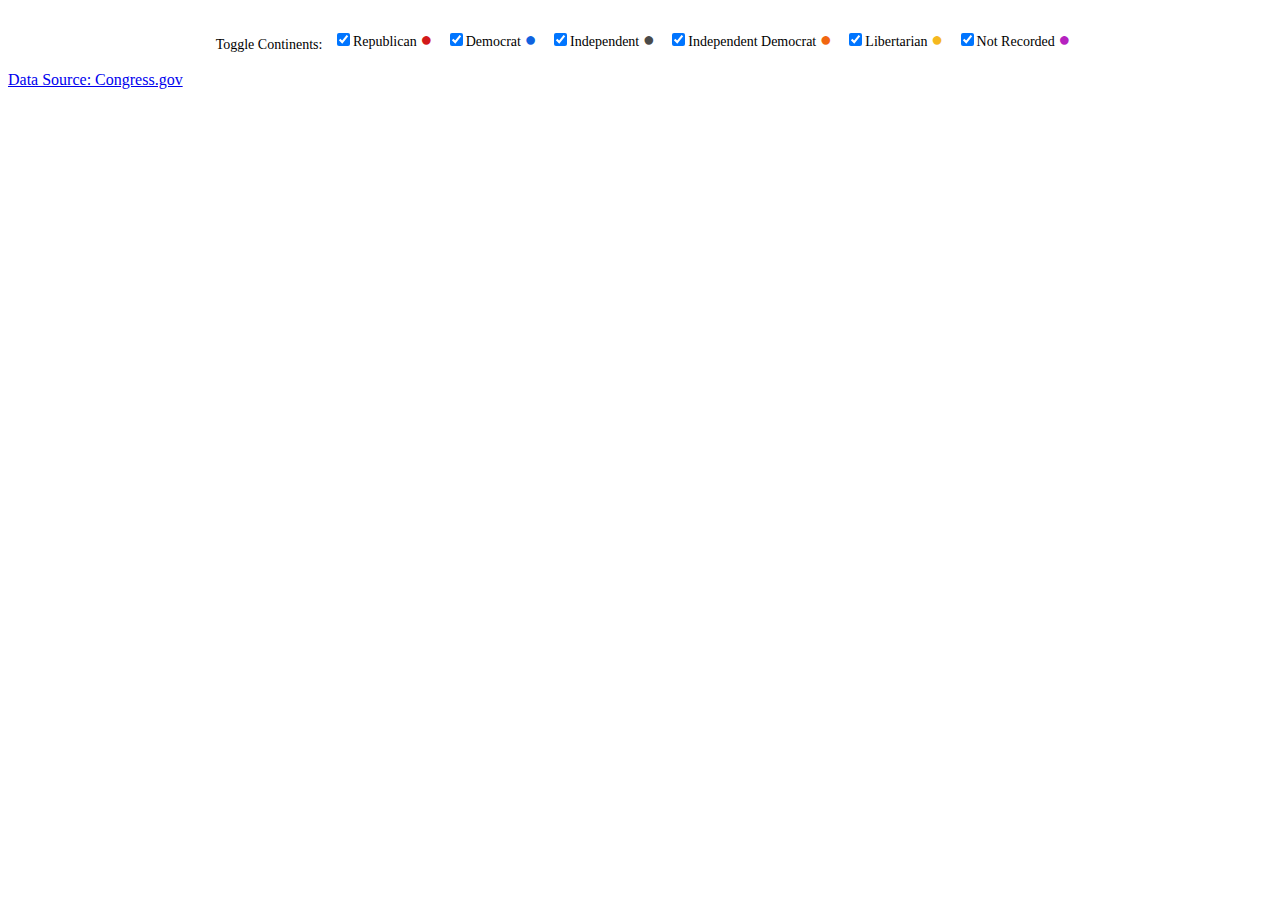
==== project3/index.html @ 8f7b00ff "Add files via upload" ====
<!DOCTYPE html>
<html>
<head>
    <title>Beeswarm Chart</title>
    <link rel="stylesheet" href="https://fonts.googleapis.com/icon?family=Material+Icons">
    <link rel="stylesheet" href="https://code.getmdl.io/1.3.0/material.blue_grey-amber.min.css" />
    <script defer src="https://code.getmdl.io/1.3.0/material.min.js"></script>
    <style type="text/css">
         body {
            width:100%
        }

        .centered {
            display: table;
            margin: 20px auto;
        }

        .graph {
            width: 50%;
            margin: 0 auto;
        }

        #checkboxes > * {
            font-size: 14px;
            display: inline;
            padding-top: 3px;
        }

        .measure-group {
            display:inline;
        }

        .scale-group {
            padding-left: 40px;
            display:inline;
        }

        svg {
            background-color: white;
        }


        .cells path {
            fill: none;
            pointer-events: all;
        }

        div.tooltip {
            position: absolute;
            text-align: left;
            color: white;
            white-space: normal;
            padding: 6px;
            font-size: 14px;
            background: rgb(96,125,139);
            border: 1px solid rgb(96,125,139);
            border-radius: 2px;
            pointer-events: none;
            cursor: none;
        }

        .axis path,
        .axis line {
            fill: none;
            stroke: rgb(96,125,139);
            shape-rendering: crispEdges;
        }

        .axis text {
            font: 10px sans-serif;
        }

        .legislation_number {}

        .article {
            position: fixed;
            top: 20px;
            left: 15px;
            font-size: 35px;
            color: rgb(96,125,139);
        }


        .article-tt {
            font-size: 14px;
            background: rgb(96,125,139);
            border: 1px solid rgb(96,125,139);
            border-radius: 2px;
            pointer-events: none;
        }

    </style>
</head>
<body>

<div id="svganchor" class="graph centered">
</div>

<div id="checkboxes" class="centered">
    <span style="position:relative; top: 3px">Toggle Continents:&nbsp;&nbsp;</span>
    <label class="mdl-checkbox mdl-js-checkbox mdl-js-ripple-effect">
        <input type="checkbox" value="Republican" class="mdl-checkbox__input continent" checked="">Republican
        <span class="mdl-checkbox__label" id="republicanColor" style="font-size: 20px; color: #d21919;">&#9679;&nbsp;&nbsp;</span>
    </label>
    <label class="mdl-checkbox mdl-js-checkbox mdl-js-ripple-effect">
        <input type="checkbox" value="Democrat" class="mdl-checkbox__input continent" checked="">Democrat
        <span class="mdl-checkbox__label" id="democratColor" style="font-size: 20px; color: #0f62e0;">&#9679;&nbsp;&nbsp;</span>
    </label>
    <label class="mdl-checkbox mdl-js-checkbox mdl-js-ripple-effect">
        <input type="checkbox" value="Independent" class="mdl-checkbox__input continent" checked="">Independent
        <span class="mdl-checkbox__label" id="independentColor" style="font-size: 20px; color: #4a4a4a;">&#9679;&nbsp;&nbsp;</span>
    </label>
    <label class="mdl-checkbox mdl-js-checkbox mdl-js-ripple-effect">
        <input type="checkbox" value="Independent Democrat" class="mdl-checkbox__input continent" checked="">Independent Democrat
        <span class="mdl-checkbox__label" id="independent_democratColor" style="font-size: 20px; color: #f16610;">&#9679;&nbsp;&nbsp;</span>
    </label>
    <label class="mdl-checkbox mdl-js-checkbox mdl-js-ripple-effect">
        <input type="checkbox" value="Libertarian" class="mdl-checkbox__input continent" checked="">Libertarian
        <span class="mdl-checkbox__label" id="libertarianColor" style="font-size: 20px; color: #f5b81f;">&#9679;&nbsp;&nbsp;</span>
    </label>
    <label class="mdl-checkbox mdl-js-checkbox mdl-js-ripple-effect">
        <input type="checkbox" value="Not Recorded"" class="mdl-checkbox__input continent" checked="">Not Recorded
        <span class="mdl-checkbox__label" id="not_recorded"Color" style="font-size: 20px; color: #b522bf;">&#9679;&nbsp;&nbsp;</span>
    </label>
</div>


<a href="https://www.congress.gov/" class="source" aria-label="View source">Data Source: Congress.gov</style>


</html>
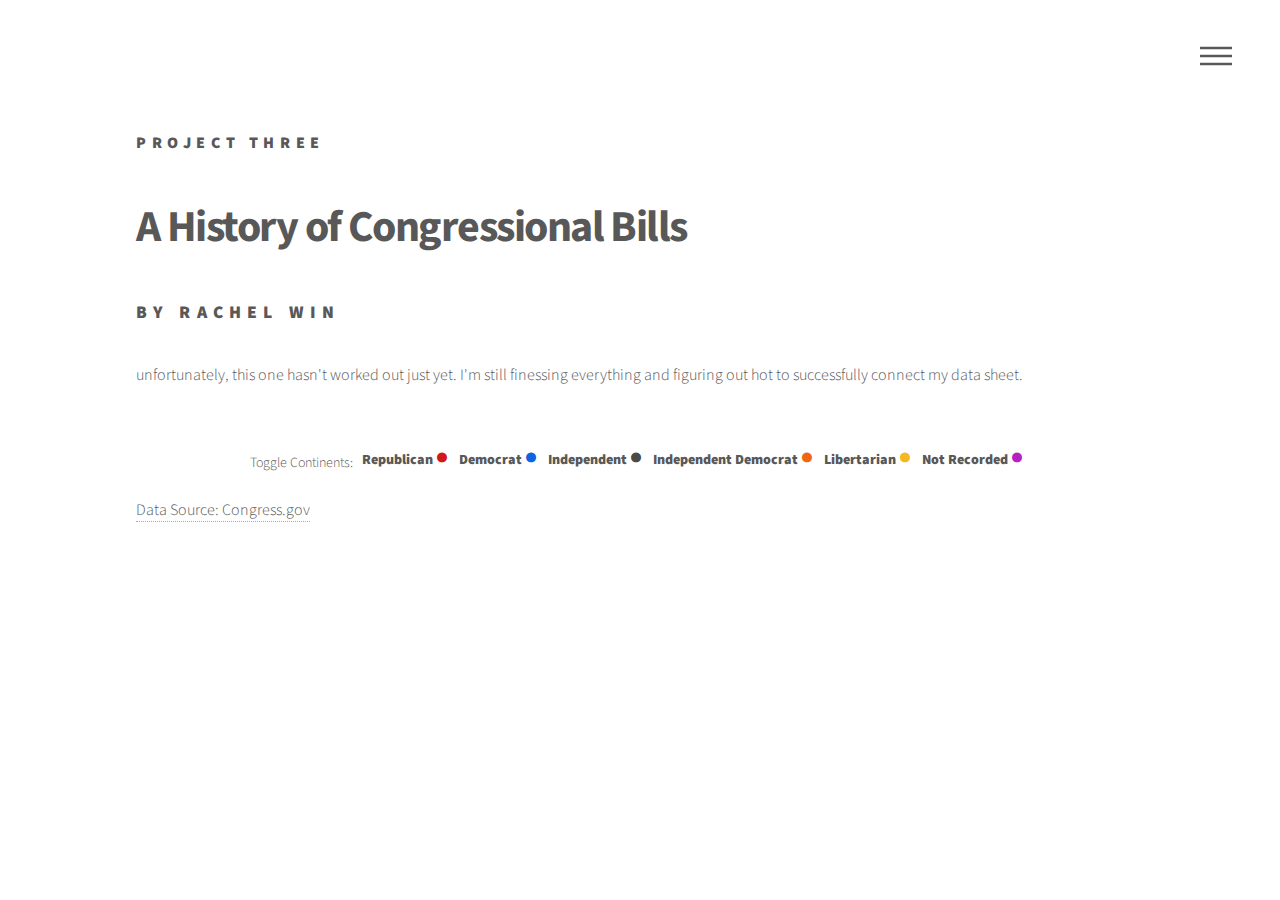
==== commit 15ca6a17: "Update index.html" ====
--- a/project3/index.html
+++ b/project3/index.html
@@ -1,4 +1,52 @@
 <!DOCTYPE html>
+<html>
+	<head>
+		<title>Project 3</title>
+		<meta charset="utf-8" />
+		<meta name="viewport" content="width=device-width, initial-scale=1, user-scalable=no" />
+		<link rel="stylesheet" href="../assets/css/main.css" />
+		<noscript><link rel="stylesheet" href="../assets/css/noscript.css" /></noscript>
+	</head>
+	<body class="is-preload">
+		<!-- Wrapper -->
+			<div id="wrapper">
+
+				<!-- Header -->
+					<header id="header">
+						<div class="inner">
+							<!-- Logo -->
+								<a href="index.html" class="logo">
+									<span class="title">Project Three</span>
+								</a>
+
+							<!-- Nav -->
+								<nav>
+									<ul>
+										<li><a href="#menu">Menu</a></li>
+									</ul>
+								</nav>
+
+						</div>
+					</header>
+
+				<!-- Menu -->
+					<nav id="menu">
+						<h2>Menu</h2>
+						<ul>
+							<li><a href="../index.html">Home</a></li>
+						
+						</ul>
+					</nav>
+
+				<!-- Main -->
+							<div id="main">
+								<div class="inner">						
+									<h1>A History of Congressional Bills</h1>	
+									<p></p>
+									<h2>by Rachel Win</h2>
+                                    <p> unfortunately, this one hasn't worked out just yet. I'm still finessing everything and figuring out hot to successfully connect
+                                        my data sheet. </p>
+
 <html>
 <head>
     <title>Beeswarm Chart</title>
--- a/assets/css/main.css
+++ b/assets/css/main.css
@@ -0,0 +1,3352 @@
+@import url(fontawesome-all.min.css);
+@import url("https://fonts.googleapis.com/css?family=Source+Sans+Pro:300,700,900");
+
+/*
+	Phantom by HTML5 UP
+	html5up.net | @ajlkn
+	Free for personal and commercial use under the CCA 3.0 license (html5up.net/license)
+*/
+
+html, body, div, span, applet, object,
+iframe, h1, h2, h3, h4, h5, h6, p, blockquote,
+pre, a, abbr, acronym, address, big, cite,
+code, del, dfn, em, img, ins, kbd, q, s, samp,
+small, strike, strong, sub, sup, tt, var, b,
+u, i, center, dl, dt, dd, ol, ul, li, fieldset,
+form, label, legend, table, caption, tbody,
+tfoot, thead, tr, th, td, article, aside,
+canvas, details, embed, figure, figcaption,
+footer, header, hgroup, menu, nav, output, ruby,
+section, summary, time, mark, audio, video {
+	margin: 0;
+	padding: 0;
+	border: 0;
+	font-size: 100%;
+	font: inherit;
+	vertical-align: baseline;}
+
+article, aside, details, figcaption, figure,
+footer, header, hgroup, menu, nav, section {
+	display: block;}
+
+body {
+	line-height: 1;
+}
+
+ol, ul {
+	list-style: none;
+}
+
+blockquote, q {
+	quotes: none;
+}
+
+	blockquote:before, blockquote:after, q:before, q:after {
+		content: '';
+		content: none;
+	}
+
+table {
+	border-collapse: collapse;
+	border-spacing: 0;
+}
+
+body {
+	-webkit-text-size-adjust: none;
+}
+
+mark {
+	background-color: transparent;
+	color: inherit;
+}
+
+input::-moz-focus-inner {
+	border: 0;
+	padding: 0;
+}
+
+input, select, textarea {
+	-moz-appearance: none;
+	-webkit-appearance: none;
+	-ms-appearance: none;
+	appearance: none;
+}
+
+/* Basic */
+
+	@-ms-viewport {
+		width: device-width;
+	}
+
+	body {
+		-ms-overflow-style: scrollbar;
+	}
+
+	@media screen and (max-width: 480px) {
+
+		html, body {
+			min-width: 320px;
+		}
+
+	}
+
+	html {
+		box-sizing: border-box;
+	}
+
+	*, *:before, *:after {
+		box-sizing: inherit;
+	}
+
+	body {
+		background: #ffffff;
+	}
+
+		body.is-preload *, body.is-preload *:before, body.is-preload *:after {
+			-moz-animation: none !important;
+			-webkit-animation: none !important;
+			-ms-animation: none !important;
+			animation: none !important;
+			-moz-transition: none !important;
+			-webkit-transition: none !important;
+			-ms-transition: none !important;
+			transition: none !important;
+		}
+
+/* Type */
+
+	body, input, select, textarea {
+		color: #585858;
+		font-family: "Source Sans Pro", Helvetica, sans-serif;
+		font-size: 16pt;
+		font-weight: 300;
+		line-height: 1.75;
+	}
+
+		@media screen and (max-width: 1680px) {
+
+			body, input, select, textarea {
+				font-size: 14pt;
+			}
+
+		}
+
+		@media screen and (max-width: 1280px) {
+
+			body, input, select, textarea {
+				font-size: 12pt;
+			}
+
+		}
+
+	a {
+		-moz-transition: border-bottom-color 0.2s ease, color 0.2s ease;
+		-webkit-transition: border-bottom-color 0.2s ease, color 0.2s ease;
+		-ms-transition: border-bottom-color 0.2s ease, color 0.2s ease;
+		transition: border-bottom-color 0.2s ease, color 0.2s ease;
+		text-decoration: none;
+		color: #585858;
+		border-bottom: dotted 1px rgba(88, 88, 88, 0.5);
+	}
+
+		a:hover {
+			border-bottom-color: transparent;
+			color: #f2849e !important;
+		}
+
+	strong, b {
+		font-weight: 900;
+	}
+
+	em, i {
+		font-style: italic;
+	}
+
+	p {
+		margin: 0 0 2em 0;
+	}
+
+	h1 {
+		font-size: 2.75em;
+		font-weight: 700;
+		line-height: 1.3;
+		margin: 0 0 1em 0;
+		letter-spacing: -0.035em;
+	}
+
+		h1 a {
+			color: inherit;
+		}
+
+		@media screen and (max-width: 736px) {
+
+			h1 {
+				font-size: 2em;
+				margin: 0 0 1em 0;
+			}
+
+		}
+
+		@media screen and (max-width: 360px) {
+
+			h1 {
+				font-size: 1.75em;
+			}
+
+		}
+
+	h2, h3, h4, h5, h6 {
+		font-weight: 900;
+		line-height: 1.5;
+		margin: 0 0 2em 0;
+		text-transform: uppercase;
+		letter-spacing: 0.35em;
+	}
+
+		h2 a, h3 a, h4 a, h5 a, h6 a {
+			color: inherit;
+		}
+
+	h2 {
+		font-size: 1.1em;
+	}
+
+	h3 {
+		font-size: 1em;
+	}
+
+	h4 {
+		font-size: 0.8em;
+	}
+
+	h5 {
+		font-size: 0.8em;
+	}
+
+	h6 {
+		font-size: 0.8em;
+	}
+
+	@media screen and (max-width: 980px) {
+
+		h1 br, h2 br, h3 br, h4 br, h5 br, h6 br {
+			display: none;
+		}
+
+	}
+
+	@media screen and (max-width: 736px) {
+
+		h2 {
+			font-size: 1em;
+		}
+
+		h3 {
+			font-size: 0.8em;
+		}
+
+	}
+
+	sub {
+		font-size: 0.8em;
+		position: relative;
+		top: 0.5em;
+	}
+
+	sup {
+		font-size: 0.8em;
+		position: relative;
+		top: -0.5em;
+	}
+
+	blockquote {
+		border-left: solid 4px #c9c9c9;
+		font-style: italic;
+		margin: 0 0 2em 0;
+		padding: 0.5em 0 0.5em 2em;
+	}
+
+	code {
+		background: rgba(144, 144, 144, 0.075);
+		border-radius: 4px;
+		border: solid 1px #c9c9c9;
+		font-family: "Courier New", monospace;
+		font-size: 0.9em;
+		margin: 0 0.25em;
+		padding: 0.25em 0.65em;
+	}
+
+	pre {
+		-webkit-overflow-scrolling: touch;
+		font-family: "Courier New", monospace;
+		font-size: 0.9em;
+		margin: 0 0 2em 0;
+	}
+
+		pre code {
+			display: block;
+			line-height: 1.75;
+			padding: 1em 1.5em;
+			overflow-x: auto;
+		}
+
+	hr {
+		border: 0;
+		border-bottom: solid 1px #c9c9c9;
+		margin: 2em 0;
+	}
+
+		hr.major {
+			margin: 3em 0;
+		}
+
+	.align-left {
+		text-align: left;
+	}
+
+	.align-center {
+		text-align: center;
+	}
+
+	.align-right {
+		text-align: right;
+	}
+
+/* Row */
+
+	.row {
+		display: flex;
+		flex-wrap: wrap;
+		box-sizing: border-box;
+		align-items: stretch;
+	}
+
+		.row > * {
+			box-sizing: border-box;
+		}
+
+		.row.gtr-uniform > * > :last-child {
+			margin-bottom: 0;
+		}
+
+		.row.aln-left {
+			justify-content: flex-start;
+		}
+
+		.row.aln-center {
+			justify-content: center;
+		}
+
+		.row.aln-right {
+			justify-content: flex-end;
+		}
+
+		.row.aln-top {
+			align-items: flex-start;
+		}
+
+		.row.aln-middle {
+			align-items: center;
+		}
+
+		.row.aln-bottom {
+			align-items: flex-end;
+		}
+
+		.row > .imp {
+			order: -1;
+		}
+
+		.row > .col-1 {
+			width: 8.33333%;
+		}
+
+		.row > .off-1 {
+			margin-left: 8.33333%;
+		}
+
+		.row > .col-2 {
+			width: 16.66667%;
+		}
+
+		.row > .off-2 {
+			margin-left: 16.66667%;
+		}
+
+		.row > .col-3 {
+			width: 25%;
+		}
+
+		.row > .off-3 {
+			margin-left: 25%;
+		}
+
+		.row > .col-4 {
+			width: 33.33333%;
+		}
+
+		.row > .off-4 {
+			margin-left: 33.33333%;
+		}
+
+		.row > .col-5 {
+			width: 41.66667%;
+		}
+
+		.row > .off-5 {
+			margin-left: 41.66667%;
+		}
+
+		.row > .col-6 {
+			width: 50%;
+		}
+
+		.row > .off-6 {
+			margin-left: 50%;
+		}
+
+		.row > .col-7 {
+			width: 58.33333%;
+		}
+
+		.row > .off-7 {
+			margin-left: 58.33333%;
+		}
+
+		.row > .col-8 {
+			width: 66.66667%;
+		}
+
+		.row > .off-8 {
+			margin-left: 66.66667%;
+		}
+
+		.row > .col-9 {
+			width: 75%;
+		}
+
+		.row > .off-9 {
+			margin-left: 75%;
+		}
+
+		.row > .col-10 {
+			width: 83.33333%;
+		}
+
+		.row > .off-10 {
+			margin-left: 83.33333%;
+		}
+
+		.row > .col-11 {
+			width: 91.66667%;
+		}
+
+		.row > .off-11 {
+			margin-left: 91.66667%;
+		}
+
+		.row > .col-12 {
+			width: 100%;
+		}
+
+		.row > .off-12 {
+			margin-left: 100%;
+		}
+
+		.row.gtr-0 {
+			margin-top: 0;
+			margin-left: 0em;
+		}
+
+			.row.gtr-0 > * {
+				padding: 0 0 0 0em;
+			}
+
+			.row.gtr-0.gtr-uniform {
+				margin-top: 0em;
+			}
+
+				.row.gtr-0.gtr-uniform > * {
+					padding-top: 0em;
+				}
+
+		.row.gtr-25 {
+			margin-top: 0;
+			margin-left: -0.5em;
+		}
+
+			.row.gtr-25 > * {
+				padding: 0 0 0 0.5em;
+			}
+
+			.row.gtr-25.gtr-uniform {
+				margin-top: -0.5em;
+			}
+
+				.row.gtr-25.gtr-uniform > * {
+					padding-top: 0.5em;
+				}
+
+		.row.gtr-50 {
+			margin-top: 0;
+			margin-left: -1em;
+		}
+
+			.row.gtr-50 > * {
+				padding: 0 0 0 1em;
+			}
+
+			.row.gtr-50.gtr-uniform {
+				margin-top: -1em;
+			}
+
+				.row.gtr-50.gtr-uniform > * {
+					padding-top: 1em;
+				}
+
+		.row {
+			margin-top: 0;
+			margin-left: -2em;
+		}
+
+			.row > * {
+				padding: 0 0 0 2em;
+			}
+
+			.row.gtr-uniform {
+				margin-top: -2em;
+			}
+
+				.row.gtr-uniform > * {
+					padding-top: 2em;
+				}
+
+		.row.gtr-150 {
+			margin-top: 0;
+			margin-left: -3em;
+		}
+
+			.row.gtr-150 > * {
+				padding: 0 0 0 3em;
+			}
+
+			.row.gtr-150.gtr-uniform {
+				margin-top: -3em;
+			}
+
+				.row.gtr-150.gtr-uniform > * {
+					padding-top: 3em;
+				}
+
+		.row.gtr-200 {
+			margin-top: 0;
+			margin-left: -4em;
+		}
+
+			.row.gtr-200 > * {
+				padding: 0 0 0 4em;
+			}
+
+			.row.gtr-200.gtr-uniform {
+				margin-top: -4em;
+			}
+
+				.row.gtr-200.gtr-uniform > * {
+					padding-top: 4em;
+				}
+
+		@media screen and (max-width: 1680px) {
+
+			.row {
+				display: flex;
+				flex-wrap: wrap;
+				box-sizing: border-box;
+				align-items: stretch;
+			}
+
+				.row > * {
+					box-sizing: border-box;
+				}
+
+				.row.gtr-uniform > * > :last-child {
+					margin-bottom: 0;
+				}
+
+				.row.aln-left {
+					justify-content: flex-start;
+				}
+
+				.row.aln-center {
+					justify-content: center;
+				}
+
+				.row.aln-right {
+					justify-content: flex-end;
+				}
+
+				.row.aln-top {
+					align-items: flex-start;
+				}
+
+				.row.aln-middle {
+					align-items: center;
+				}
+
+				.row.aln-bottom {
+					align-items: flex-end;
+				}
+
+				.row > .imp-xlarge {
+					order: -1;
+				}
+
+				.row > .col-1-xlarge {
+					width: 8.33333%;
+				}
+
+				.row > .off-1-xlarge {
+					margin-left: 8.33333%;
+				}
+
+				.row > .col-2-xlarge {
+					width: 16.66667%;
+				}
+
+				.row > .off-2-xlarge {
+					margin-left: 16.66667%;
+				}
+
+				.row > .col-3-xlarge {
+					width: 25%;
+				}
+
+				.row > .off-3-xlarge {
+					margin-left: 25%;
+				}
+
+				.row > .col-4-xlarge {
+					width: 33.33333%;
+				}
+
+				.row > .off-4-xlarge {
+					margin-left: 33.33333%;
+				}
+
+				.row > .col-5-xlarge {
+					width: 41.66667%;
+				}
+
+				.row > .off-5-xlarge {
+					margin-left: 41.66667%;
+				}
+
+				.row > .col-6-xlarge {
+					width: 50%;
+				}
+
+				.row > .off-6-xlarge {
+					margin-left: 50%;
+				}
+
+				.row > .col-7-xlarge {
+					width: 58.33333%;
+				}
+
+				.row > .off-7-xlarge {
+					margin-left: 58.33333%;
+				}
+
+				.row > .col-8-xlarge {
+					width: 66.66667%;
+				}
+
+				.row > .off-8-xlarge {
+					margin-left: 66.66667%;
+				}
+
+				.row > .col-9-xlarge {
+					width: 75%;
+				}
+
+				.row > .off-9-xlarge {
+					margin-left: 75%;
+				}
+
+				.row > .col-10-xlarge {
+					width: 83.33333%;
+				}
+
+				.row > .off-10-xlarge {
+					margin-left: 83.33333%;
+				}
+
+				.row > .col-11-xlarge {
+					width: 91.66667%;
+				}
+
+				.row > .off-11-xlarge {
+					margin-left: 91.66667%;
+				}
+
+				.row > .col-12-xlarge {
+					width: 100%;
+				}
+
+				.row > .off-12-xlarge {
+					margin-left: 100%;
+				}
+
+				.row.gtr-0 {
+					margin-top: 0;
+					margin-left: 0em;
+				}
+
+					.row.gtr-0 > * {
+						padding: 0 0 0 0em;
+					}
+
+					.row.gtr-0.gtr-uniform {
+						margin-top: 0em;
+					}
+
+						.row.gtr-0.gtr-uniform > * {
+							padding-top: 0em;
+						}
+
+				.row.gtr-25 {
+					margin-top: 0;
+					margin-left: -0.5em;
+				}
+
+					.row.gtr-25 > * {
+						padding: 0 0 0 0.5em;
+					}
+
+					.row.gtr-25.gtr-uniform {
+						margin-top: -0.5em;
+					}
+
+						.row.gtr-25.gtr-uniform > * {
+							padding-top: 0.5em;
+						}
+
+				.row.gtr-50 {
+					margin-top: 0;
+					margin-left: -1em;
+				}
+
+					.row.gtr-50 > * {
+						padding: 0 0 0 1em;
+					}
+
+					.row.gtr-50.gtr-uniform {
+						margin-top: -1em;
+					}
+
+						.row.gtr-50.gtr-uniform > * {
+							padding-top: 1em;
+						}
+
+				.row {
+					margin-top: 0;
+					margin-left: -2em;
+				}
+
+					.row > * {
+						padding: 0 0 0 2em;
+					}
+
+					.row.gtr-uniform {
+						margin-top: -2em;
+					}
+
+						.row.gtr-uniform > * {
+							padding-top: 2em;
+						}
+
+				.row.gtr-150 {
+					margin-top: 0;
+					margin-left: -3em;
+				}
+
+					.row.gtr-150 > * {
+						padding: 0 0 0 3em;
+					}
+
+					.row.gtr-150.gtr-uniform {
+						margin-top: -3em;
+					}
+
+						.row.gtr-150.gtr-uniform > * {
+							padding-top: 3em;
+						}
+
+				.row.gtr-200 {
+					margin-top: 0;
+					margin-left: -4em;
+				}
+
+					.row.gtr-200 > * {
+						padding: 0 0 0 4em;
+					}
+
+					.row.gtr-200.gtr-uniform {
+						margin-top: -4em;
+					}
+
+						.row.gtr-200.gtr-uniform > * {
+							padding-top: 4em;
+						}
+
+		}
+
+		@media screen and (max-width: 1280px) {
+
+			.row {
+				display: flex;
+				flex-wrap: wrap;
+				box-sizing: border-box;
+				align-items: stretch;
+			}
+
+				.row > * {
+					box-sizing: border-box;
+				}
+
+				.row.gtr-uniform > * > :last-child {
+					margin-bottom: 0;
+				}
+
+				.row.aln-left {
+					justify-content: flex-start;
+				}
+
+				.row.aln-center {
+					justify-content: center;
+				}
+
+				.row.aln-right {
+					justify-content: flex-end;
+				}
+
+				.row.aln-top {
+					align-items: flex-start;
+				}
+
+				.row.aln-middle {
+					align-items: center;
+				}
+
+				.row.aln-bottom {
+					align-items: flex-end;
+				}
+
+				.row > .imp-large {
+					order: -1;
+				}
+
+				.row > .col-1-large {
+					width: 8.33333%;
+				}
+
+				.row > .off-1-large {
+					margin-left: 8.33333%;
+				}
+
+				.row > .col-2-large {
+					width: 16.66667%;
+				}
+
+				.row > .off-2-large {
+					margin-left: 16.66667%;
+				}
+
+				.row > .col-3-large {
+					width: 25%;
+				}
+
+				.row > .off-3-large {
+					margin-left: 25%;
+				}
+
+				.row > .col-4-large {
+					width: 33.33333%;
+				}
+
+				.row > .off-4-large {
+					margin-left: 33.33333%;
+				}
+
+				.row > .col-5-large {
+					width: 41.66667%;
+				}
+
+				.row > .off-5-large {
+					margin-left: 41.66667%;
+				}
+
+				.row > .col-6-large {
+					width: 50%;
+				}
+
+				.row > .off-6-large {
+					margin-left: 50%;
+				}
+
+				.row > .col-7-large {
+					width: 58.33333%;
+				}
+
+				.row > .off-7-large {
+					margin-left: 58.33333%;
+				}
+
+				.row > .col-8-large {
+					width: 66.66667%;
+				}
+
+				.row > .off-8-large {
+					margin-left: 66.66667%;
+				}
+
+				.row > .col-9-large {
+					width: 75%;
+				}
+
+				.row > .off-9-large {
+					margin-left: 75%;
+				}
+
+				.row > .col-10-large {
+					width: 83.33333%;
+				}
+
+				.row > .off-10-large {
+					margin-left: 83.33333%;
+				}
+
+				.row > .col-11-large {
+					width: 91.66667%;
+				}
+
+				.row > .off-11-large {
+					margin-left: 91.66667%;
+				}
+
+				.row > .col-12-large {
+					width: 100%;
+				}
+
+				.row > .off-12-large {
+					margin-left: 100%;
+				}
+
+				.row.gtr-0 {
+					margin-top: 0;
+					margin-left: 0em;
+				}
+
+					.row.gtr-0 > * {
+						padding: 0 0 0 0em;
+					}
+
+					.row.gtr-0.gtr-uniform {
+						margin-top: 0em;
+					}
+
+						.row.gtr-0.gtr-uniform > * {
+							padding-top: 0em;
+						}
+
+				.row.gtr-25 {
+					margin-top: 0;
+					margin-left: -0.5em;
+				}
+
+					.row.gtr-25 > * {
+						padding: 0 0 0 0.5em;
+					}
+
+					.row.gtr-25.gtr-uniform {
+						margin-top: -0.5em;
+					}
+
+						.row.gtr-25.gtr-uniform > * {
+							padding-top: 0.5em;
+						}
+
+				.row.gtr-50 {
+					margin-top: 0;
+					margin-left: -1em;
+				}
+
+					.row.gtr-50 > * {
+						padding: 0 0 0 1em;
+					}
+
+					.row.gtr-50.gtr-uniform {
+						margin-top: -1em;
+					}
+
+						.row.gtr-50.gtr-uniform > * {
+							padding-top: 1em;
+						}
+
+				.row {
+					margin-top: 0;
+					margin-left: -2em;
+				}
+
+					.row > * {
+						padding: 0 0 0 2em;
+					}
+
+					.row.gtr-uniform {
+						margin-top: -2em;
+					}
+
+						.row.gtr-uniform > * {
+							padding-top: 2em;
+						}
+
+				.row.gtr-150 {
+					margin-top: 0;
+					margin-left: -3em;
+				}
+
+					.row.gtr-150 > * {
+						padding: 0 0 0 3em;
+					}
+
+					.row.gtr-150.gtr-uniform {
+						margin-top: -3em;
+					}
+
+						.row.gtr-150.gtr-uniform > * {
+							padding-top: 3em;
+						}
+
+				.row.gtr-200 {
+					margin-top: 0;
+					margin-left: -4em;
+				}
+
+					.row.gtr-200 > * {
+						padding: 0 0 0 4em;
+					}
+
+					.row.gtr-200.gtr-uniform {
+						margin-top: -4em;
+					}
+
+						.row.gtr-200.gtr-uniform > * {
+							padding-top: 4em;
+						}
+
+		}
+
+		@media screen and (max-width: 980px) {
+
+			.row {
+				display: flex;
+				flex-wrap: wrap;
+				box-sizing: border-box;
+				align-items: stretch;
+			}
+
+				.row > * {
+					box-sizing: border-box;
+				}
+
+				.row.gtr-uniform > * > :last-child {
+					margin-bottom: 0;
+				}
+
+				.row.aln-left {
+					justify-content: flex-start;
+				}
+
+				.row.aln-center {
+					justify-content: center;
+				}
+
+				.row.aln-right {
+					justify-content: flex-end;
+				}
+
+				.row.aln-top {
+					align-items: flex-start;
+				}
+
+				.row.aln-middle {
+					align-items: center;
+				}
+
+				.row.aln-bottom {
+					align-items: flex-end;
+				}
+
+				.row > .imp-medium {
+					order: -1;
+				}
+
+				.row > .col-1-medium {
+					width: 8.33333%;
+				}
+
+				.row > .off-1-medium {
+					margin-left: 8.33333%;
+				}
+
+				.row > .col-2-medium {
+					width: 16.66667%;
+				}
+
+				.row > .off-2-medium {
+					margin-left: 16.66667%;
+				}
+
+				.row > .col-3-medium {
+					width: 25%;
+				}
+
+				.row > .off-3-medium {
+					margin-left: 25%;
+				}
+
+				.row > .col-4-medium {
+					width: 33.33333%;
+				}
+
+				.row > .off-4-medium {
+					margin-left: 33.33333%;
+				}
+
+				.row > .col-5-medium {
+					width: 41.66667%;
+				}
+
+				.row > .off-5-medium {
+					margin-left: 41.66667%;
+				}
+
+				.row > .col-6-medium {
+					width: 50%;
+				}
+
+				.row > .off-6-medium {
+					margin-left: 50%;
+				}
+
+				.row > .col-7-medium {
+					width: 58.33333%;
+				}
+
+				.row > .off-7-medium {
+					margin-left: 58.33333%;
+				}
+
+				.row > .col-8-medium {
+					width: 66.66667%;
+				}
+
+				.row > .off-8-medium {
+					margin-left: 66.66667%;
+				}
+
+				.row > .col-9-medium {
+					width: 75%;
+				}
+
+				.row > .off-9-medium {
+					margin-left: 75%;
+				}
+
+				.row > .col-10-medium {
+					width: 83.33333%;
+				}
+
+				.row > .off-10-medium {
+					margin-left: 83.33333%;
+				}
+
+				.row > .col-11-medium {
+					width: 91.66667%;
+				}
+
+				.row > .off-11-medium {
+					margin-left: 91.66667%;
+				}
+
+				.row > .col-12-medium {
+					width: 100%;
+				}
+
+				.row > .off-12-medium {
+					margin-left: 100%;
+				}
+
+				.row.gtr-0 {
+					margin-top: 0;
+					margin-left: 0em;
+				}
+
+					.row.gtr-0 > * {
+						padding: 0 0 0 0em;
+					}
+
+					.row.gtr-0.gtr-uniform {
+						margin-top: 0em;
+					}
+
+						.row.gtr-0.gtr-uniform > * {
+							padding-top: 0em;
+						}
+
+				.row.gtr-25 {
+					margin-top: 0;
+					margin-left: -0.375em;
+				}
+
+					.row.gtr-25 > * {
+						padding: 0 0 0 0.375em;
+					}
+
+					.row.gtr-25.gtr-uniform {
+						margin-top: -0.375em;
+					}
+
+						.row.gtr-25.gtr-uniform > * {
+							padding-top: 0.375em;
+						}
+
+				.row.gtr-50 {
+					margin-top: 0;
+					margin-left: -0.75em;
+				}
+
+					.row.gtr-50 > * {
+						padding: 0 0 0 0.75em;
+					}
+
+					.row.gtr-50.gtr-uniform {
+						margin-top: -0.75em;
+					}
+
+						.row.gtr-50.gtr-uniform > * {
+							padding-top: 0.75em;
+						}
+
+				.row {
+					margin-top: 0;
+					margin-left: -1.5em;
+				}
+
+					.row > * {
+						padding: 0 0 0 1.5em;
+					}
+
+					.row.gtr-uniform {
+						margin-top: -1.5em;
+					}
+
+						.row.gtr-uniform > * {
+							padding-top: 1.5em;
+						}
+
+				.row.gtr-150 {
+					margin-top: 0;
+					margin-left: -2.25em;
+				}
+
+					.row.gtr-150 > * {
+						padding: 0 0 0 2.25em;
+					}
+
+					.row.gtr-150.gtr-uniform {
+						margin-top: -2.25em;
+					}
+
+						.row.gtr-150.gtr-uniform > * {
+							padding-top: 2.25em;
+						}
+
+				.row.gtr-200 {
+					margin-top: 0;
+					margin-left: -3em;
+				}
+
+					.row.gtr-200 > * {
+						padding: 0 0 0 3em;
+					}
+
+					.row.gtr-200.gtr-uniform {
+						margin-top: -3em;
+					}
+
+						.row.gtr-200.gtr-uniform > * {
+							padding-top: 3em;
+						}
+
+		}
+
+		@media screen and (max-width: 736px) {
+
+			.row {
+				display: flex;
+				flex-wrap: wrap;
+				box-sizing: border-box;
+				align-items: stretch;
+			}
+
+				.row > * {
+					box-sizing: border-box;
+				}
+
+				.row.gtr-uniform > * > :last-child {
+					margin-bottom: 0;
+				}
+
+				.row.aln-left {
+					justify-content: flex-start;
+				}
+
+				.row.aln-center {
+					justify-content: center;
+				}
+
+				.row.aln-right {
+					justify-content: flex-end;
+				}
+
+				.row.aln-top {
+					align-items: flex-start;
+				}
+
+				.row.aln-middle {
+					align-items: center;
+				}
+
+				.row.aln-bottom {
+					align-items: flex-end;
+				}
+
+				.row > .imp-small {
+					order: -1;
+				}
+
+				.row > .col-1-small {
+					width: 8.33333%;
+				}
+
+				.row > .off-1-small {
+					margin-left: 8.33333%;
+				}
+
+				.row > .col-2-small {
+					width: 16.66667%;
+				}
+
+				.row > .off-2-small {
+					margin-left: 16.66667%;
+				}
+
+				.row > .col-3-small {
+					width: 25%;
+				}
+
+				.row > .off-3-small {
+					margin-left: 25%;
+				}
+
+				.row > .col-4-small {
+					width: 33.33333%;
+				}
+
+				.row > .off-4-small {
+					margin-left: 33.33333%;
+				}
+
+				.row > .col-5-small {
+					width: 41.66667%;
+				}
+
+				.row > .off-5-small {
+					margin-left: 41.66667%;
+				}
+
+				.row > .col-6-small {
+					width: 50%;
+				}
+
+				.row > .off-6-small {
+					margin-left: 50%;
+				}
+
+				.row > .col-7-small {
+					width: 58.33333%;
+				}
+
+				.row > .off-7-small {
+					margin-left: 58.33333%;
+				}
+
+				.row > .col-8-small {
+					width: 66.66667%;
+				}
+
+				.row > .off-8-small {
+					margin-left: 66.66667%;
+				}
+
+				.row > .col-9-small {
+					width: 75%;
+				}
+
+				.row > .off-9-small {
+					margin-left: 75%;
+				}
+
+				.row > .col-10-small {
+					width: 83.33333%;
+				}
+
+				.row > .off-10-small {
+					margin-left: 83.33333%;
+				}
+
+				.row > .col-11-small {
+					width: 91.66667%;
+				}
+
+				.row > .off-11-small {
+					margin-left: 91.66667%;
+				}
+
+				.row > .col-12-small {
+					width: 100%;
+				}
+
+				.row > .off-12-small {
+					margin-left: 100%;
+				}
+
+				.row.gtr-0 {
+					margin-top: 0;
+					margin-left: 0em;
+				}
+
+					.row.gtr-0 > * {
+						padding: 0 0 0 0em;
+					}
+
+					.row.gtr-0.gtr-uniform {
+						margin-top: 0em;
+					}
+
+						.row.gtr-0.gtr-uniform > * {
+							padding-top: 0em;
+						}
+
+				.row.gtr-25 {
+					margin-top: 0;
+					margin-left: -0.25em;
+				}
+
+					.row.gtr-25 > * {
+						padding: 0 0 0 0.25em;
+					}
+
+					.row.gtr-25.gtr-uniform {
+						margin-top: -0.25em;
+					}
+
+						.row.gtr-25.gtr-uniform > * {
+							padding-top: 0.25em;
+						}
+
+				.row.gtr-50 {
+					margin-top: 0;
+					margin-left: -0.5em;
+				}
+
+					.row.gtr-50 > * {
+						padding: 0 0 0 0.5em;
+					}
+
+					.row.gtr-50.gtr-uniform {
+						margin-top: -0.5em;
+					}
+
+						.row.gtr-50.gtr-uniform > * {
+							padding-top: 0.5em;
+						}
+
+				.row {
+					margin-top: 0;
+					margin-left: -1em;
+				}
+
+					.row > * {
+						padding: 0 0 0 1em;
+					}
+
+					.row.gtr-uniform {
+						margin-top: -1em;
+					}
+
+						.row.gtr-uniform > * {
+							padding-top: 1em;
+						}
+
+				.row.gtr-150 {
+					margin-top: 0;
+					margin-left: -1.5em;
+				}
+
+					.row.gtr-150 > * {
+						padding: 0 0 0 1.5em;
+					}
+
+					.row.gtr-150.gtr-uniform {
+						margin-top: -1.5em;
+					}
+
+						.row.gtr-150.gtr-uniform > * {
+							padding-top: 1.5em;
+						}
+
+				.row.gtr-200 {
+					margin-top: 0;
+					margin-left: -2em;
+				}
+
+					.row.gtr-200 > * {
+						padding: 0 0 0 2em;
+					}
+
+					.row.gtr-200.gtr-uniform {
+						margin-top: -2em;
+					}
+
+						.row.gtr-200.gtr-uniform > * {
+							padding-top: 2em;
+						}
+
+		}
+
+		@media screen and (max-width: 480px) {
+
+			.row {
+				display: flex;
+				flex-wrap: wrap;
+				box-sizing: border-box;
+				align-items: stretch;
+			}
+
+				.row > * {
+					box-sizing: border-box;
+				}
+
+				.row.gtr-uniform > * > :last-child {
+					margin-bottom: 0;
+				}
+
+				.row.aln-left {
+					justify-content: flex-start;
+				}
+
+				.row.aln-center {
+					justify-content: center;
+				}
+
+				.row.aln-right {
+					justify-content: flex-end;
+				}
+
+				.row.aln-top {
+					align-items: flex-start;
+				}
+
+				.row.aln-middle {
+					align-items: center;
+				}
+
+				.row.aln-bottom {
+					align-items: flex-end;
+				}
+
+				.row > .imp-xsmall {
+					order: -1;
+				}
+
+				.row > .col-1-xsmall {
+					width: 8.33333%;
+				}
+
+				.row > .off-1-xsmall {
+					margin-left: 8.33333%;
+				}
+
+				.row > .col-2-xsmall {
+					width: 16.66667%;
+				}
+
+				.row > .off-2-xsmall {
+					margin-left: 16.66667%;
+				}
+
+				.row > .col-3-xsmall {
+					width: 25%;
+				}
+
+				.row > .off-3-xsmall {
+					margin-left: 25%;
+				}
+
+				.row > .col-4-xsmall {
+					width: 33.33333%;
+				}
+
+				.row > .off-4-xsmall {
+					margin-left: 33.33333%;
+				}
+
+				.row > .col-5-xsmall {
+					width: 41.66667%;
+				}
+
+				.row > .off-5-xsmall {
+					margin-left: 41.66667%;
+				}
+
+				.row > .col-6-xsmall {
+					width: 50%;
+				}
+
+				.row > .off-6-xsmall {
+					margin-left: 50%;
+				}
+
+				.row > .col-7-xsmall {
+					width: 58.33333%;
+				}
+
+				.row > .off-7-xsmall {
+					margin-left: 58.33333%;
+				}
+
+				.row > .col-8-xsmall {
+					width: 66.66667%;
+				}
+
+				.row > .off-8-xsmall {
+					margin-left: 66.66667%;
+				}
+
+				.row > .col-9-xsmall {
+					width: 75%;
+				}
+
+				.row > .off-9-xsmall {
+					margin-left: 75%;
+				}
+
+				.row > .col-10-xsmall {
+					width: 83.33333%;
+				}
+
+				.row > .off-10-xsmall {
+					margin-left: 83.33333%;
+				}
+
+				.row > .col-11-xsmall {
+					width: 91.66667%;
+				}
+
+				.row > .off-11-xsmall {
+					margin-left: 91.66667%;
+				}
+
+				.row > .col-12-xsmall {
+					width: 100%;
+				}
+
+				.row > .off-12-xsmall {
+					margin-left: 100%;
+				}
+
+				.row.gtr-0 {
+					margin-top: 0;
+					margin-left: 0em;
+				}
+
+					.row.gtr-0 > * {
+						padding: 0 0 0 0em;
+					}
+
+					.row.gtr-0.gtr-uniform {
+						margin-top: 0em;
+					}
+
+						.row.gtr-0.gtr-uniform > * {
+							padding-top: 0em;
+						}
+
+				.row.gtr-25 {
+					margin-top: 0;
+					margin-left: -0.25em;
+				}
+
+					.row.gtr-25 > * {
+						padding: 0 0 0 0.25em;
+					}
+
+					.row.gtr-25.gtr-uniform {
+						margin-top: -0.25em;
+					}
+
+						.row.gtr-25.gtr-uniform > * {
+							padding-top: 0.25em;
+						}
+
+				.row.gtr-50 {
+					margin-top: 0;
+					margin-left: -0.5em;
+				}
+
+					.row.gtr-50 > * {
+						padding: 0 0 0 0.5em;
+					}
+
+					.row.gtr-50.gtr-uniform {
+						margin-top: -0.5em;
+					}
+
+						.row.gtr-50.gtr-uniform > * {
+							padding-top: 0.5em;
+						}
+
+				.row {
+					margin-top: 0;
+					margin-left: -1em;
+				}
+
+					.row > * {
+						padding: 0 0 0 1em;
+					}
+
+					.row.gtr-uniform {
+						margin-top: -1em;
+					}
+
+						.row.gtr-uniform > * {
+							padding-top: 1em;
+						}
+
+				.row.gtr-150 {
+					margin-top: 0;
+					margin-left: -1.5em;
+				}
+
+					.row.gtr-150 > * {
+						padding: 0 0 0 1.5em;
+					}
+
+					.row.gtr-150.gtr-uniform {
+						margin-top: -1.5em;
+					}
+
+						.row.gtr-150.gtr-uniform > * {
+							padding-top: 1.5em;
+						}
+
+				.row.gtr-200 {
+					margin-top: 0;
+					margin-left: -2em;
+				}
+
+					.row.gtr-200 > * {
+						padding: 0 0 0 2em;
+					}
+
+					.row.gtr-200.gtr-uniform {
+						margin-top: -2em;
+					}
+
+						.row.gtr-200.gtr-uniform > * {
+							padding-top: 2em;
+						}
+
+		}
+
+/* Section/Article */
+
+	section.special, article.special {
+		text-align: center;
+	}
+
+	header p {
+		margin-top: -1em;
+	}
+
+	@media screen and (max-width: 736px) {
+
+		header p {
+			margin-top: 0;
+		}
+
+	}
+
+/* Icon */
+
+	.icon {
+		text-decoration: none;
+		border-bottom: none;
+		position: relative;
+	}
+
+		.icon:before {
+			-moz-osx-font-smoothing: grayscale;
+			-webkit-font-smoothing: antialiased;
+			display: inline-block;
+			font-style: normal;
+			font-variant: normal;
+			text-rendering: auto;
+			line-height: 1;
+			text-transform: none !important;
+			font-family: 'Font Awesome 5 Free';
+			font-weight: 400;
+		}
+
+		.icon > .label {
+			display: none;
+		}
+
+		.icon:before {
+			line-height: inherit;
+		}
+
+		.icon.solid:before {
+			font-weight: 900;
+		}
+
+		.icon.brands:before {
+			font-family: 'Font Awesome 5 Brands';
+		}
+
+		.icon.style2 {
+			-moz-transition: background-color 0.2s ease-in-out, color 0.2s ease-in-out, border-color 0.2s ease-in-out;
+			-webkit-transition: background-color 0.2s ease-in-out, color 0.2s ease-in-out, border-color 0.2s ease-in-out;
+			-ms-transition: background-color 0.2s ease-in-out, color 0.2s ease-in-out, border-color 0.2s ease-in-out;
+			transition: background-color 0.2s ease-in-out, color 0.2s ease-in-out, border-color 0.2s ease-in-out;
+			background-color: transparent;
+			border: solid 1px #c9c9c9;
+			border-radius: 4px;
+			width: 2.65em;
+			height: 2.65em;
+			display: inline-block;
+			text-align: center;
+			line-height: 2.65em;
+			color: inherit;
+		}
+
+			.icon.style2:before {
+				font-size: 1.1em;
+			}
+
+			.icon.style2:hover {
+				color: #f2849e;
+				border-color: #f2849e;
+			}
+
+			.icon.style2:active {
+				background-color: rgba(242, 132, 158, 0.1);
+			}
+
+/* List */
+
+	ol {
+		list-style: decimal;
+		margin: 0 0 2em 0;
+		padding-left: 1.25em;
+	}
+
+		ol li {
+			padding-left: 0.25em;
+		}
+
+	ul {
+		list-style: disc;
+		margin: 0 0 2em 0;
+		padding-left: 1em;
+	}
+
+		ul li {
+			padding-left: 0.5em;
+		}
+
+		ul.alt {
+			list-style: none;
+			padding-left: 0;
+		}
+
+			ul.alt li {
+				border-top: solid 1px #c9c9c9;
+				padding: 0.5em 0;
+			}
+
+				ul.alt li:first-child {
+					border-top: 0;
+					padding-top: 0;
+				}
+
+	dl {
+		margin: 0 0 2em 0;
+	}
+
+		dl dt {
+			display: block;
+			font-weight: 900;
+			margin: 0 0 1em 0;
+		}
+
+		dl dd {
+			margin-left: 2em;
+		}
+
+/* Actions */
+
+	ul.actions {
+		display: -moz-flex;
+		display: -webkit-flex;
+		display: -ms-flex;
+		display: flex;
+		cursor: default;
+		list-style: none;
+		margin-left: -1em;
+		padding-left: 0;
+	}
+
+		ul.actions li {
+			padding: 0 0 0 1em;
+			vertical-align: middle;
+		}
+
+		ul.actions.special {
+			-moz-justify-content: center;
+			-webkit-justify-content: center;
+			-ms-justify-content: center;
+			justify-content: center;
+			width: 100%;
+			margin-left: 0;
+		}
+
+			ul.actions.special li:first-child {
+				padding-left: 0;
+			}
+
+		ul.actions.stacked {
+			-moz-flex-direction: column;
+			-webkit-flex-direction: column;
+			-ms-flex-direction: column;
+			flex-direction: column;
+			margin-left: 0;
+		}
+
+			ul.actions.stacked li {
+				padding: 1.3em 0 0 0;
+			}
+
+				ul.actions.stacked li:first-child {
+					padding-top: 0;
+				}
+
+		ul.actions.fit {
+			width: calc(100% + 1em);
+		}
+
+			ul.actions.fit li {
+				-moz-flex-grow: 1;
+				-webkit-flex-grow: 1;
+				-ms-flex-grow: 1;
+				flex-grow: 1;
+				-moz-flex-shrink: 1;
+				-webkit-flex-shrink: 1;
+				-ms-flex-shrink: 1;
+				flex-shrink: 1;
+				width: 100%;
+			}
+
+				ul.actions.fit li > * {
+					width: 100%;
+				}
+
+			ul.actions.fit.stacked {
+				width: 100%;
+			}
+
+		@media screen and (max-width: 480px) {
+
+			ul.actions:not(.fixed) {
+				-moz-flex-direction: column;
+				-webkit-flex-direction: column;
+				-ms-flex-direction: column;
+				flex-direction: column;
+				margin-left: 0;
+				width: 100% !important;
+			}
+
+				ul.actions:not(.fixed) li {
+					-moz-flex-grow: 1;
+					-webkit-flex-grow: 1;
+					-ms-flex-grow: 1;
+					flex-grow: 1;
+					-moz-flex-shrink: 1;
+					-webkit-flex-shrink: 1;
+					-ms-flex-shrink: 1;
+					flex-shrink: 1;
+					padding: 1em 0 0 0;
+					text-align: center;
+					width: 100%;
+				}
+
+					ul.actions:not(.fixed) li > * {
+						width: 100%;
+					}
+
+					ul.actions:not(.fixed) li:first-child {
+						padding-top: 0;
+					}
+
+					ul.actions:not(.fixed) li input[type="submit"],
+					ul.actions:not(.fixed) li input[type="reset"],
+					ul.actions:not(.fixed) li input[type="button"],
+					ul.actions:not(.fixed) li button,
+					ul.actions:not(.fixed) li .button {
+						width: 100%;
+					}
+
+						ul.actions:not(.fixed) li input[type="submit"].icon:before,
+						ul.actions:not(.fixed) li input[type="reset"].icon:before,
+						ul.actions:not(.fixed) li input[type="button"].icon:before,
+						ul.actions:not(.fixed) li button.icon:before,
+						ul.actions:not(.fixed) li .button.icon:before {
+							margin-left: -0.5rem;
+						}
+
+		}
+
+/* Icons */
+
+	ul.icons {
+		cursor: default;
+		list-style: none;
+		padding-left: 0;
+		margin: -1em 0 2em -1em;
+	}
+
+		ul.icons li {
+			display: inline-block;
+			padding: 1em 0 0 1em;
+		}
+
+/* Form */
+
+	form {
+		margin: 0 0 2em 0;
+		overflow-x: hidden;
+	}
+
+		form > :last-child {
+			margin-bottom: 0;
+		}
+
+		form > .fields {
+			display: -moz-flex;
+			display: -webkit-flex;
+			display: -ms-flex;
+			display: flex;
+			-moz-flex-wrap: wrap;
+			-webkit-flex-wrap: wrap;
+			-ms-flex-wrap: wrap;
+			flex-wrap: wrap;
+			width: calc(100% + 3em);
+			margin: -1.5em 0 2em -1.5em;
+		}
+
+			form > .fields > .field {
+				-moz-flex-grow: 0;
+				-webkit-flex-grow: 0;
+				-ms-flex-grow: 0;
+				flex-grow: 0;
+				-moz-flex-shrink: 0;
+				-webkit-flex-shrink: 0;
+				-ms-flex-shrink: 0;
+				flex-shrink: 0;
+				padding: 1.5em 0 0 1.5em;
+				width: calc(100% - 1.5em);
+			}
+
+				form > .fields > .field.half {
+					width: calc(50% - 0.75em);
+				}
+
+				form > .fields > .field.third {
+					width: calc(100%/3 - 0.5em);
+				}
+
+				form > .fields > .field.quarter {
+					width: calc(25% - 0.375em);
+				}
+
+		@media screen and (max-width: 480px) {
+
+			form > .fields {
+				width: calc(100% + 3em);
+				margin: -1.5em 0 2em -1.5em;
+			}
+
+				form > .fields > .field {
+					padding: 1.5em 0 0 1.5em;
+					width: calc(100% - 1.5em);
+				}
+
+					form > .fields > .field.half {
+						width: calc(100% - 1.5em);
+					}
+
+					form > .fields > .field.third {
+						width: calc(100% - 1.5em);
+					}
+
+					form > .fields > .field.quarter {
+						width: calc(100% - 1.5em);
+					}
+
+		}
+
+	label {
+		display: block;
+		font-size: 0.9em;
+		font-weight: 900;
+		margin: 0 0 1em 0;
+	}
+
+	input[type="text"],
+	input[type="password"],
+	input[type="email"],
+	input[type="tel"],
+	select,
+	textarea {
+		-moz-appearance: none;
+		-webkit-appearance: none;
+		-ms-appearance: none;
+		appearance: none;
+		background-color: transparent;
+		border: none;
+		border-radius: 0;
+		border-bottom: solid 1px #c9c9c9;
+		color: inherit;
+		display: block;
+		outline: 0;
+		padding: 0;
+		text-decoration: none;
+		width: 100%;
+	}
+
+		input[type="text"]:invalid,
+		input[type="password"]:invalid,
+		input[type="email"]:invalid,
+		input[type="tel"]:invalid,
+		select:invalid,
+		textarea:invalid {
+			box-shadow: none;
+		}
+
+		input[type="text"]:focus,
+		input[type="password"]:focus,
+		input[type="email"]:focus,
+		input[type="tel"]:focus,
+		select:focus,
+		textarea:focus {
+			border-bottom-color: #f2849e;
+			box-shadow: inset 0 -1px 0 0 #f2849e;
+		}
+
+	select {
+		background-image: url("data:image/svg+xml;charset=utf8,%3Csvg xmlns='http://www.w3.org/2000/svg' width='40' height='40' preserveAspectRatio='none' viewBox='0 0 40 40'%3E%3Cpath d='M9.4,12.3l10.4,10.4l10.4-10.4c0.2-0.2,0.5-0.4,0.9-0.4c0.3,0,0.6,0.1,0.9,0.4l3.3,3.3c0.2,0.2,0.4,0.5,0.4,0.9 c0,0.4-0.1,0.6-0.4,0.9L20.7,31.9c-0.2,0.2-0.5,0.4-0.9,0.4c-0.3,0-0.6-0.1-0.9-0.4L4.3,17.3c-0.2-0.2-0.4-0.5-0.4-0.9 c0-0.4,0.1-0.6,0.4-0.9l3.3-3.3c0.2-0.2,0.5-0.4,0.9-0.4S9.1,12.1,9.4,12.3z' fill='%23c9c9c9' /%3E%3C/svg%3E");
+		background-size: 1.25rem;
+		background-repeat: no-repeat;
+		background-position: calc(100% - 1rem) center;
+		height: 3em;
+		padding-right: 3em;
+		text-overflow: ellipsis;
+	}
+
+		select option {
+			background: #ffffff;
+		}
+
+		select:focus::-ms-value {
+			background-color: transparent;
+		}
+
+		select::-ms-expand {
+			display: none;
+		}
+
+	input[type="text"],
+	input[type="password"],
+	input[type="email"],
+	select {
+		height: 3em;
+	}
+
+	textarea {
+		padding: 0;
+		min-height: 3.75em;
+	}
+
+	input[type="checkbox"],
+	input[type="radio"] {
+		-moz-appearance: none;
+		-webkit-appearance: none;
+		-ms-appearance: none;
+		appearance: none;
+		display: block;
+		float: left;
+		margin-right: -2em;
+		opacity: 0;
+		width: 1em;
+		z-index: -1;
+	}
+
+		input[type="checkbox"] + label,
+		input[type="radio"] + label {
+			text-decoration: none;
+			color: #585858;
+			cursor: pointer;
+			display: inline-block;
+			font-size: 1em;
+			font-weight: 300;
+			padding-left: 2.55em;
+			padding-right: 0.75em;
+			position: relative;
+		}
+
+			input[type="checkbox"] + label:before,
+			input[type="radio"] + label:before {
+				-moz-osx-font-smoothing: grayscale;
+				-webkit-font-smoothing: antialiased;
+				display: inline-block;
+				font-style: normal;
+				font-variant: normal;
+				text-rendering: auto;
+				line-height: 1;
+				text-transform: none !important;
+				font-family: 'Font Awesome 5 Free';
+				font-weight: 900;
+			}
+
+			input[type="checkbox"] + label:before,
+			input[type="radio"] + label:before {
+				border-radius: 4px;
+				border: solid 1px #c9c9c9;
+				content: '';
+				display: inline-block;
+				font-size: 0.8em;
+				height: 2.25em;
+				left: 0;
+				line-height: 2.25em;
+				position: absolute;
+				text-align: center;
+				top: 0;
+				width: 2.25em;
+			}
+
+		input[type="checkbox"]:checked + label:before,
+		input[type="radio"]:checked + label:before {
+			background: #585858;
+			border-color: #585858;
+			color: #ffffff;
+			content: '\f00c';
+		}
+
+		input[type="checkbox"]:focus + label:before,
+		input[type="radio"]:focus + label:before {
+			border-color: #f2849e;
+			box-shadow: 0 0 0 1px #f2849e;
+		}
+
+	input[type="checkbox"] + label:before {
+		border-radius: 4px;
+	}
+
+	input[type="radio"] + label:before {
+		border-radius: 100%;
+	}
+
+/* Box */
+
+	.box {
+		border-radius: 4px;
+		border: solid 1px #c9c9c9;
+		margin-bottom: 2em;
+		padding: 1.5em;
+	}
+
+		.box > :last-child,
+		.box > :last-child > :last-child,
+		.box > :last-child > :last-child > :last-child {
+			margin-bottom: 0;
+		}
+
+		.box.alt {
+			border: 0;
+			border-radius: 0;
+			padding: 0;
+		}
+
+/* Image */
+
+	.image {
+		border-radius: 4px;
+		border: 0;
+		display: inline-block;
+		position: relative;
+	}
+
+		.image img {
+			border-radius: 4px;
+			display: block;
+		}
+
+		.image.left, .image.right {
+			max-width: 40%;
+		}
+
+			.image.left img, .image.right img {
+				width: 100%;
+				height: 50;
+			}
+
+		.image.left {
+			float: left;
+			padding: 0 1.5em 1em 0;
+			top: 0.25em;
+		}
+
+		.image.right {
+			float: right;
+			padding: 0 0 1em 1.5em;
+			top: 0.25em;
+		}
+
+		.image.fit {
+			display: block;
+			margin: 0 0 2em 0;
+			width: 100%;
+			height: 50%;
+		}
+
+			.image.fit img {
+				width: 100%;
+				height:50%;
+			}
+
+		.image.main {
+			display: block;
+			margin: 0 0 3em 0;
+			width: 100%;
+			height: 50%;
+		}
+
+			.image.main img {
+				width: 100%;
+				height: 50%;
+			}
+
+			@media screen and (max-width: 736px) {
+
+				.image.main {
+					margin: 0 0 2em 0;
+				}
+
+			}
+
+/* Table */
+
+	.table-wrapper {
+		-webkit-overflow-scrolling: touch;
+		overflow-x: auto;
+	}
+
+	table {
+		margin: 0 0 2em 0;
+		width: 100%;
+	}
+
+		table tbody tr {
+			border: solid 1px #c9c9c9;
+			border-left: 0;
+			border-right: 0;
+		}
+
+			table tbody tr:nth-child(2n + 1) {
+				background-color: rgba(144, 144, 144, 0.075);
+			}
+
+		table td {
+			padding: 0.75em 0.75em;
+		}
+
+		table th {
+			font-size: 0.9em;
+			font-weight: 900;
+			padding: 0 0.75em 0.75em 0.75em;
+			text-align: left;
+		}
+
+		table thead {
+			border-bottom: solid 2px #c9c9c9;
+		}
+
+		table tfoot {
+			border-top: solid 2px #c9c9c9;
+		}
+
+		table.alt {
+			border-collapse: separate;
+		}
+
+			table.alt tbody tr td {
+				border: solid 1px #c9c9c9;
+				border-left-width: 0;
+				border-top-width: 0;
+			}
+
+				table.alt tbody tr td:first-child {
+					border-left-width: 1px;
+				}
+
+			table.alt tbody tr:first-child td {
+				border-top-width: 1px;
+			}
+
+			table.alt thead {
+				border-bottom: 0;
+			}
+
+			table.alt tfoot {
+				border-top: 0;
+			}
+
+/* Button */
+
+	input[type="submit"],
+	input[type="reset"],
+	input[type="button"],
+	button,
+	.button {
+		-moz-appearance: none;
+		-webkit-appearance: none;
+		-ms-appearance: none;
+		appearance: none;
+		-moz-transition: background-color 0.2s ease-in-out, color 0.2s ease-in-out, box-shadow 0.2s ease-in-out;
+		-webkit-transition: background-color 0.2s ease-in-out, color 0.2s ease-in-out, box-shadow 0.2s ease-in-out;
+		-ms-transition: background-color 0.2s ease-in-out, color 0.2s ease-in-out, box-shadow 0.2s ease-in-out;
+		transition: background-color 0.2s ease-in-out, color 0.2s ease-in-out, box-shadow 0.2s ease-in-out;
+		background-color: transparent;
+		border-radius: 4px;
+		border: 0;
+		box-shadow: inset 0 0 0 2px #585858;
+		color: #585858 !important;
+		cursor: pointer;
+		display: inline-block;
+		font-size: 0.8em;
+		font-weight: 900;
+		height: 3.5em;
+		letter-spacing: 0.35em;
+		line-height: 3.45em;
+		overflow: hidden;
+		padding: 0 1.25em 0 1.6em;
+		text-align: center;
+		text-decoration: none;
+		text-overflow: ellipsis;
+		text-transform: uppercase;
+		white-space: nowrap;
+	}
+
+		input[type="submit"].icon:before,
+		input[type="reset"].icon:before,
+		input[type="button"].icon:before,
+		button.icon:before,
+		.button.icon:before {
+			margin-right: 0.5em;
+		}
+
+		input[type="submit"].fit,
+		input[type="reset"].fit,
+		input[type="button"].fit,
+		button.fit,
+		.button.fit {
+			width: 100%;
+		}
+
+		input[type="submit"]:hover,
+		input[type="reset"]:hover,
+		input[type="button"]:hover,
+		button:hover,
+		.button:hover {
+			color: #f2849e !important;
+			box-shadow: inset 0 0 0 2px #f2849e;
+		}
+
+		input[type="submit"]:active,
+		input[type="reset"]:active,
+		input[type="button"]:active,
+		button:active,
+		.button:active {
+			background-color: rgba(242, 132, 158, 0.1);
+		}
+
+		input[type="submit"].small,
+		input[type="reset"].small,
+		input[type="button"].small,
+		button.small,
+		.button.small {
+			font-size: 0.6em;
+		}
+
+		input[type="submit"].large,
+		input[type="reset"].large,
+		input[type="button"].large,
+		button.large,
+		.button.large {
+			font-size: 1em;
+		}
+
+		input[type="submit"].primary,
+		input[type="reset"].primary,
+		input[type="button"].primary,
+		button.primary,
+		.button.primary {
+			box-shadow: none;
+			background-color: #585858;
+			color: #ffffff !important;
+		}
+
+			input[type="submit"].primary:hover,
+			input[type="reset"].primary:hover,
+			input[type="button"].primary:hover,
+			button.primary:hover,
+			.button.primary:hover {
+				background-color: #f2849e;
+			}
+
+			input[type="submit"].primary:active,
+			input[type="reset"].primary:active,
+			input[type="button"].primary:active,
+			button.primary:active,
+			.button.primary:active {
+				background-color: #ee5f81;
+			}
+
+		input[type="submit"].disabled, input[type="submit"]:disabled,
+		input[type="reset"].disabled,
+		input[type="reset"]:disabled,
+		input[type="button"].disabled,
+		input[type="button"]:disabled,
+		button.disabled,
+		button:disabled,
+		.button.disabled,
+		.button:disabled {
+			pointer-events: none;
+			opacity: 0.25;
+		}
+
+/* Tiles */
+
+	.tiles {
+		display: -moz-flex;
+		display: -webkit-flex;
+		display: -ms-flex;
+		display: flex;
+		-moz-flex-wrap: wrap;
+		-webkit-flex-wrap: wrap;
+		-ms-flex-wrap: wrap;
+		flex-wrap: wrap;
+		postiion: relative;
+		margin: -2.5em 0 0 -2.5em;
+	}
+
+		.tiles article {
+			-moz-transition: -moz-transform 0.5s ease, opacity 0.5s ease;
+			-webkit-transition: -webkit-transform 0.5s ease, opacity 0.5s ease;
+			-ms-transition: -ms-transform 0.5s ease, opacity 0.5s ease;
+			transition: transform 0.5s ease, opacity 0.5s ease;
+			position: relative;
+			width: calc(33.33333% - 2.5em);
+			margin: 2.5em 0 0 2.5em;
+		}
+
+			.tiles article > .image {
+				-moz-transition: -moz-transform 0.5s ease;
+				-webkit-transition: -webkit-transform 0.5s ease;
+				-ms-transition: -ms-transform 0.5s ease;
+				transition: transform 0.5s ease;
+				position: relative;
+				display: block;
+				width: 100%;
+				border-radius: 4px;
+				overflow: hidden;
+			}
+
+				.tiles article > .image img {
+					display: block;
+					width: 100%;
+				}
+
+				.tiles article > .image:before {
+					pointer-events: none;
+					-moz-transition: background-color 0.5s ease, opacity 0.5s ease;
+					-webkit-transition: background-color 0.5s ease, opacity 0.5s ease;
+					-ms-transition: background-color 0.5s ease, opacity 0.5s ease;
+					transition: background-color 0.5s ease, opacity 0.5s ease;
+					content: '';
+					display: block;
+					position: absolute;
+					top: 0;
+					left: 0;
+					width: 100%;
+					height: 100%;
+					opacity: 1.0;
+					z-index: 1;
+					opacity: 0.8;
+				}
+
+				.tiles article > .image:after {
+					pointer-events: none;
+					-moz-transition: opacity 0.5s ease;
+					-webkit-transition: opacity 0.5s ease;
+					-ms-transition: opacity 0.5s ease;
+					transition: opacity 0.5s ease;
+					content: '';
+					display: block;
+					position: absolute;
+					top: 0;
+					left: 0;
+					width: 100%;
+					height: 100%;
+					background-image: url("data:image/svg+xml;charset=utf8,%3Csvg xmlns='http://www.w3.org/2000/svg' width='100' height='100' viewBox='0 0 100 100' preserveAspectRatio='none'%3E%3Cstyle%3Eline %7B stroke-width: 0.25px%3B stroke: %23ffffff%3B %7D%3C/style%3E%3Cline x1='0' y1='0' x2='100' y2='100' /%3E%3Cline x1='100' y1='0' x2='0' y2='100' /%3E%3C/svg%3E");
+					background-position: center;
+					background-repeat: no-repeat;
+					background-size: 100% 100%;
+					opacity: 0.25;
+					z-index: 2;
+				}
+
+			.tiles article > a {
+				display: -moz-flex;
+				display: -webkit-flex;
+				display: -ms-flex;
+				display: flex;
+				-moz-flex-direction: column;
+				-webkit-flex-direction: column;
+				-ms-flex-direction: column;
+				flex-direction: column;
+				-moz-align-items: center;
+				-webkit-align-items: center;
+				-ms-align-items: center;
+				align-items: center;
+				-moz-justify-content: center;
+				-webkit-justify-content: center;
+				-ms-justify-content: center;
+				justify-content: center;
+				-moz-transition: background-color 0.5s ease, -moz-transform 0.5s ease;
+				-webkit-transition: background-color 0.5s ease, -webkit-transform 0.5s ease;
+				-ms-transition: background-color 0.5s ease, -ms-transform 0.5s ease;
+				transition: background-color 0.5s ease, transform 0.5s ease;
+				position: absolute;
+				top: 0;
+				left: 0;
+				width: 100%;
+				height: 100%;
+				padding: 1em;
+				border-radius: 4px;
+				border-bottom: 0;
+				color: #ffffff;
+				text-align: center;
+				text-decoration: none;
+				z-index: 3;
+			}
+
+				.tiles article > a > :last-child {
+					margin: 0;
+				}
+
+				.tiles article > a:hover {
+					color: #ffffff !important;
+				}
+
+				.tiles article > a h2 {
+					margin: 0;
+				}
+
+				.tiles article > a .content {
+					-moz-transition: max-height 0.5s ease, opacity 0.5s ease;
+					-webkit-transition: max-height 0.5s ease, opacity 0.5s ease;
+					-ms-transition: max-height 0.5s ease, opacity 0.5s ease;
+					transition: max-height 0.5s ease, opacity 0.5s ease;
+					width: 100%;
+					max-height: 0;
+					line-height: 1.5;
+					margin-top: 0.35em;
+					opacity: 0;
+				}
+
+					.tiles article > a .content > :last-child {
+						margin-bottom: 0;
+					}
+
+			.tiles article.style1 > .image:before {
+				background-color: #f2849e;
+			}
+
+			.tiles article.style2 > .image:before {
+				background-color: #7ecaf6;
+			}
+
+			.tiles article.style3 > .image:before {
+				background-color: #7bd0c1;
+			}
+
+			.tiles article.style4 > .image:before {
+				background-color: #c75b9b;
+			}
+
+			.tiles article.style5 > .image:before {
+				background-color: #ae85ca;
+			}
+
+			.tiles article.style6 > .image:before {
+				background-color: #8499e7;
+			}
+
+			body:not(.is-touch) .tiles article:hover > .image {
+				-moz-transform: scale(1.1);
+				-webkit-transform: scale(1.1);
+				-ms-transform: scale(1.1);
+				transform: scale(1.1);
+			}
+
+				body:not(.is-touch) .tiles article:hover > .image:before {
+					background-color: #333333;
+					opacity: 0.35;
+				}
+
+				body:not(.is-touch) .tiles article:hover > .image:after {
+					opacity: 0;
+				}
+
+			body:not(.is-touch) .tiles article:hover .content {
+				max-height: 15em;
+				opacity: 1;
+			}
+
+		* + .tiles {
+			margin-top: 2em;
+		}
+
+		body.is-preload .tiles article {
+			-moz-transform: scale(0.9);
+			-webkit-transform: scale(0.9);
+			-ms-transform: scale(0.9);
+			transform: scale(0.9);
+			opacity: 0;
+		}
+
+		body.is-touch .tiles article .content {
+			max-height: 15em;
+			opacity: 1;
+		}
+
+		@media screen and (max-width: 1280px) {
+
+			.tiles {
+				margin: -1.25em 0 0 -1.25em;
+			}
+
+				.tiles article {
+					width: calc(33.33333% - 1.25em);
+					margin: 1.25em 0 0 1.25em;
+				}
+
+		}
+
+		@media screen and (max-width: 980px) {
+
+			.tiles {
+				margin: -2.5em 0 0 -2.5em;
+			}
+
+				.tiles article {
+					width: calc(50% - 2.5em);
+					margin: 2.5em 0 0 2.5em;
+				}
+
+		}
+
+		@media screen and (max-width: 736px) {
+
+			.tiles {
+				margin: -1.25em 0 0 -1.25em;
+			}
+
+				.tiles article {
+					width: calc(50% - 1.25em);
+					margin: 1.25em 0 0 1.25em;
+				}
+
+					.tiles article:hover > .image {
+						-moz-transform: scale(1.0);
+						-webkit-transform: scale(1.0);
+						-ms-transform: scale(1.0);
+						transform: scale(1.0);
+					}
+
+		}
+
+		@media screen and (max-width: 480px) {
+
+			.tiles {
+				margin: 0;
+			}
+
+				.tiles article {
+					width: 100%;
+					margin: 1.25em 0 0 0;
+				}
+
+		}
+
+/* Header */
+
+	#header {
+		padding: 8em 0 0.1em 0 ;
+	}
+
+		#header .logo {
+			display: block;
+			border-bottom: 0;
+			color: inherit;
+			font-weight: 900;
+			letter-spacing: 0.35em;
+			margin: 0 0 2.5em 0;
+			text-decoration: none;
+			text-transform: uppercase;
+			display: inline-block;
+		}
+
+			#header .logo > * {
+				display: inline-block;
+				vertical-align: middle;
+			}
+
+			#header .logo .symbol {
+				margin-right: 0.65em;
+			}
+
+				#header .logo .symbol img {
+					display: block;
+					width: 2em;
+					height: 2em;
+				}
+
+		#header nav {
+			position: fixed;
+			right: 2em;
+			top: 2em;
+			z-index: 10000;
+		}
+
+			#header nav ul {
+				display: -moz-flex;
+				display: -webkit-flex;
+				display: -ms-flex;
+				display: flex;
+				-moz-align-items: center;
+				-webkit-align-items: center;
+				-ms-align-items: center;
+				align-items: center;
+				list-style: none;
+				margin: 0;
+				padding: 0;
+			}
+
+				#header nav ul li {
+					display: block;
+					padding: 0;
+				}
+
+					#header nav ul li a {
+						display: block;
+						position: relative;
+						height: 3em;
+						line-height: 3em;
+						padding: 0 1.5em;
+						background-color: rgba(255, 255, 255, 0.5);
+						border-radius: 4px;
+						border: 0;
+						font-size: 0.8em;
+						font-weight: 900;
+						letter-spacing: 0.35em;
+						text-transform: uppercase;
+					}
+
+					#header nav ul li a[href="#menu"] {
+						-webkit-tap-highlight-color: transparent;
+						width: 4em;
+						text-indent: 4em;
+						font-size: 1em;
+						overflow: hidden;
+						padding: 0;
+						white-space: nowrap;
+					}
+
+						#header nav ul li a[href="#menu"]:before, #header nav ul li a[href="#menu"]:after {
+							-moz-transition: opacity 0.2s ease;
+							-webkit-transition: opacity 0.2s ease;
+							-ms-transition: opacity 0.2s ease;
+							transition: opacity 0.2s ease;
+							content: '';
+							display: block;
+							position: absolute;
+							top: 0;
+							left: 0;
+							width: 100%;
+							height: 100%;
+							background-position: center;
+							background-repeat: no-repeat;
+							background-size: 2em 2em;
+						}
+
+						#header nav ul li a[href="#menu"]:before {
+							background-image: url("data:image/svg+xml;charset=utf8,%3Csvg xmlns='http://www.w3.org/2000/svg' width='100' height='100' viewBox='0 0 100 100' preserveAspectRatio='none'%3E%3Cstyle%3Eline %7B stroke-width: 8px%3B stroke: %23f2849e%3B %7D%3C/style%3E%3Cline x1='0' y1='25' x2='100' y2='25' /%3E%3Cline x1='0' y1='50' x2='100' y2='50' /%3E%3Cline x1='0' y1='75' x2='100' y2='75' /%3E%3C/svg%3E");
+							opacity: 0;
+						}
+
+						#header nav ul li a[href="#menu"]:after {
+							background-image: url("data:image/svg+xml;charset=utf8,%3Csvg xmlns='http://www.w3.org/2000/svg' width='100' height='100' viewBox='0 0 100 100' preserveAspectRatio='none'%3E%3Cstyle%3Eline %7B stroke-width: 8px%3B stroke: %23585858%3B %7D%3C/style%3E%3Cline x1='0' y1='25' x2='100' y2='25' /%3E%3Cline x1='0' y1='50' x2='100' y2='50' /%3E%3Cline x1='0' y1='75' x2='100' y2='75' /%3E%3C/svg%3E");
+							opacity: 1;
+						}
+
+						#header nav ul li a[href="#menu"]:hover:before {
+							opacity: 1;
+						}
+
+						#header nav ul li a[href="#menu"]:hover:after {
+							opacity: 0;
+						}
+
+		@media screen and (max-width: 736px) {
+
+			#header {
+				padding: 4em 0 0.1em 0 ;
+			}
+
+				#header nav {
+					right: 0.5em;
+					top: 0.5em;
+				}
+
+					#header nav ul li a[href="#menu"]:before, #header nav ul li a[href="#menu"]:after {
+						background-size: 1.5em 1.5em;
+					}
+
+		}
+
+/* Menu */
+
+	#wrapper {
+		-moz-transition: opacity 0.45s ease;
+		-webkit-transition: opacity 0.45s ease;
+		-ms-transition: opacity 0.45s ease;
+		transition: opacity 0.45s ease;
+		opacity: 1;
+	}
+
+	#menu {
+		-moz-transform: translateX(22em);
+		-webkit-transform: translateX(22em);
+		-ms-transform: translateX(22em);
+		transform: translateX(22em);
+		-moz-transition: -moz-transform 0.45s ease, visibility 0.45s;
+		-webkit-transition: -webkit-transform 0.45s ease, visibility 0.45s;
+		-ms-transition: -ms-transform 0.45s ease, visibility 0.45s;
+		transition: transform 0.45s ease, visibility 0.45s;
+		position: fixed;
+		top: 0;
+		right: 0;
+		width: 22em;
+		max-width: 80%;
+		height: 100%;
+		-webkit-overflow-scrolling: touch;
+		background: #585858;
+		color: #ffffff;
+		cursor: default;
+		visibility: hidden;
+		z-index: 10002;
+	}
+
+		#menu > .inner {
+			-moz-transition: opacity 0.45s ease;
+			-webkit-transition: opacity 0.45s ease;
+			-ms-transition: opacity 0.45s ease;
+			transition: opacity 0.45s ease;
+			-webkit-overflow-scrolling: touch;
+			position: absolute;
+			top: 0;
+			left: 0;
+			width: 100%;
+			height: 100%;
+			padding: 2.75em;
+			opacity: 0;
+			overflow-y: auto;
+		}
+
+			#menu > .inner > ul {
+				list-style: none;
+				margin: 0 0 1em 0;
+				padding: 0;
+			}
+
+				#menu > .inner > ul > li {
+					padding: 0;
+					border-top: solid 1px rgba(255, 255, 255, 0.15);
+				}
+
+					#menu > .inner > ul > li a {
+						display: block;
+						padding: 1em 0;
+						line-height: 1.5;
+						border: 0;
+						color: inherit;
+					}
+
+					#menu > .inner > ul > li:first-child {
+						border-top: 0;
+						margin-top: -1em;
+					}
+
+		#menu > .close {
+			-moz-transition: opacity 0.45s ease, -moz-transform 0.45s ease;
+			-webkit-transition: opacity 0.45s ease, -webkit-transform 0.45s ease;
+			-ms-transition: opacity 0.45s ease, -ms-transform 0.45s ease;
+			transition: opacity 0.45s ease, transform 0.45s ease;
+			-moz-transform: scale(0.25) rotate(180deg);
+			-webkit-transform: scale(0.25) rotate(180deg);
+			-ms-transform: scale(0.25) rotate(180deg);
+			transform: scale(0.25) rotate(180deg);
+			-webkit-tap-highlight-color: transparent;
+			display: block;
+			position: absolute;
+			top: 2em;
+			left: -6em;
+			width: 6em;
+			text-indent: 6em;
+			height: 3em;
+			border: 0;
+			font-size: 1em;
+			opacity: 0;
+			overflow: hidden;
+			padding: 0;
+			white-space: nowrap;
+		}
+
+			#menu > .close:before, #menu > .close:after {
+				-moz-transition: opacity 0.2s ease;
+				-webkit-transition: opacity 0.2s ease;
+				-ms-transition: opacity 0.2s ease;
+				transition: opacity 0.2s ease;
+				content: '';
+				display: block;
+				position: absolute;
+				top: 0;
+				left: 0;
+				width: 100%;
+				height: 100%;
+				background-position: center;
+				background-repeat: no-repeat;
+				background-size: 2em 2em;
+			}
+
+			#menu > .close:before {
+				background-image: url("data:image/svg+xml;charset=utf8,%3Csvg xmlns='http://www.w3.org/2000/svg' width='100' height='100' viewBox='0 0 100 100' preserveAspectRatio='none'%3E%3Cstyle%3Eline %7B stroke-width: 8px%3B stroke: %23f2849e%3B %7D%3C/style%3E%3Cline x1='15' y1='15' x2='85' y2='85' /%3E%3Cline x1='85' y1='15' x2='15' y2='85' /%3E%3C/svg%3E");
+				opacity: 0;
+			}
+
+			#menu > .close:after {
+				background-image: url("data:image/svg+xml;charset=utf8,%3Csvg xmlns='http://www.w3.org/2000/svg' width='100' height='100' viewBox='0 0 100 100' preserveAspectRatio='none'%3E%3Cstyle%3Eline %7B stroke-width: 8px%3B stroke: %23585858%3B %7D%3C/style%3E%3Cline x1='15' y1='15' x2='85' y2='85' /%3E%3Cline x1='85' y1='15' x2='15' y2='85' /%3E%3C/svg%3E");
+				opacity: 1;
+			}
+
+			#menu > .close:hover:before {
+				opacity: 1;
+			}
+
+			#menu > .close:hover:after {
+				opacity: 0;
+			}
+
+		@media screen and (max-width: 736px) {
+
+			#menu {
+				-moz-transform: translateX(16.5em);
+				-webkit-transform: translateX(16.5em);
+				-ms-transform: translateX(16.5em);
+				transform: translateX(16.5em);
+				width: 16.5em;
+			}
+
+				#menu > .inner {
+					padding: 2.75em 1.5em;
+				}
+
+				#menu > .close {
+					top: 0.5em;
+					left: -4.25em;
+					width: 4.25em;
+					text-indent: 4.25em;
+				}
+
+					#menu > .close:before, #menu > .close:after {
+						background-size: 1.5em 1.5em;
+					}
+
+		}
+
+	body.is-menu-visible #wrapper {
+		pointer-events: none;
+		cursor: default;
+		opacity: 0.25;
+	}
+
+	body.is-menu-visible #menu {
+		-moz-transform: translateX(0);
+		-webkit-transform: translateX(0);
+		-ms-transform: translateX(0);
+		transform: translateX(0);
+		visibility: visible;
+	}
+
+		body.is-menu-visible #menu > * {
+			opacity: 1;
+		}
+
+		body.is-menu-visible #menu .close {
+			-moz-transform: scale(1.0) rotate(0deg);
+			-webkit-transform: scale(1.0) rotate(0deg);
+			-ms-transform: scale(1.0) rotate(0deg);
+			transform: scale(1.0) rotate(0deg);
+			opacity: 1;
+		}
+
+/* Main */
+
+	#main {
+		padding: 0em 0 6em 0 ;
+	}
+
+		@media screen and (max-width: 736px) {
+
+			#main {
+				padding: 0em 0 4em 0 ;
+			}
+
+		}
+		#block{
+		display:inline-block;;
+		position: relative;
+		text-align: center;
+			}
+		#container{
+		text-align: center;
+		
+		}
+
+/* Footer */
+
+	#footer {
+		padding: 5em 0 6em 0 ;
+		background-color: #f6f6f6;
+	}
+
+		#footer > .inner {
+			display: -moz-flex;
+			display: -webkit-flex;
+			display: -ms-flex;
+			display: flex;
+			-moz-flex-wrap: wrap;
+			-webkit-flex-wrap: wrap;
+			-ms-flex-wrap: wrap;
+			flex-wrap: wrap;
+			-moz-flex-direction: row;
+			-webkit-flex-direction: row;
+			-ms-flex-direction: row;
+			flex-direction: row;
+		}
+
+			#footer > .inner > * > :last-child {
+				margin-bottom: 0;
+			}
+
+			#footer > .inner section:nth-child(1) {
+				width: calc(66% - 2.5em);
+				margin-right: 2.5em;
+			}
+
+			#footer > .inner section:nth-child(2) {
+				width: calc(33% - 2.5em);
+				margin-left: 2.5em;
+			}
+
+			#footer > .inner .copyright {
+				width: 100%;
+				padding: 0;
+				margin-top: 5em;
+				list-style: none;
+				font-size: 0.8em;
+				color: rgba(88, 88, 88, 0.5);
+			}
+
+				#footer > .inner .copyright a {
+					color: inherit;
+				}
+
+				#footer > .inner .copyright li {
+					display: inline-block;
+					border-left: solid 1px rgba(88, 88, 88, 0.15);
+					line-height: 1;
+					padding: 0 0 0 1em;
+					margin: 0 0 0 1em;
+				}
+
+					#footer > .inner .copyright li:first-child {
+						border-left: 0;
+						padding-left: 0;
+						margin-left: 0;
+					}
+
+		@media screen and (max-width: 1280px) {
+
+			#footer {
+				padding: 5em 0 3em 0 ;
+			}
+
+				#footer > .inner section:nth-child(1) {
+					width: calc(66% - 1.25em);
+					margin-right: 1.25em;
+				}
+
+				#footer > .inner section:nth-child(2) {
+					width: calc(33% - 1.25em);
+					margin-left: 1.25em;
+				}
+
+		}
+
+		@media screen and (max-width: 980px) {
+
+			#footer > .inner section:nth-child(1) {
+				width: 66%;
+				margin-right: 0;
+			}
+
+			#footer > .inner section:nth-child(2) {
+				width: calc(33% - 2.5em);
+				margin-left: 2.5em;
+			}
+
+		}
+
+		@media screen and (max-width: 736px) {
+
+			#footer {
+				padding: 3em 0 1em 0 ;
+			}
+
+				#footer > .inner {
+					-moz-flex-direction: column;
+					-webkit-flex-direction: column;
+					-ms-flex-direction: column;
+					flex-direction: column;
+				}
+
+					#footer > .inner section:nth-child(1) {
+						width: 100%;
+						margin-right: 0;
+						margin: 3em 0 0 0;
+					}
+
+					#footer > .inner section:nth-child(2) {
+						-moz-order: -1;
+						-webkit-order: -1;
+						-ms-order: -1;
+						order: -1;
+						width: 100%;
+						margin-left: 0;
+					}
+
+					#footer > .inner .copyright {
+						margin-top: 3em;
+					}
+
+		}
+
+		@media screen and (max-width: 480px) {
+
+			#footer > .inner .copyright {
+				margin-top: 3em;
+			}
+
+				#footer > .inner .copyright li {
+					border-left: 0;
+					padding-left: 0;
+					margin: 0.75em 0 0 0;
+					display: block;
+					line-height: inherit;
+				}
+
+					#footer > .inner .copyright li:first-child {
+						margin-top: 0;
+					}
+
+		}
+
+/* Wrapper */
+
+	#wrapper > * > .inner {
+		width: 100%;
+		max-width: 68em;
+		margin: 0 auto;
+		padding: 0 2.5em;
+	}
+
+/*chart*/
+
+	chart{
+		width: 60%
+                margin: 0 auto;
+                display: grid;
+                grid-template-columns: minmax(0, 1fr) minmax(0, 1fr);
+	}
+
+		@media screen and (max-width: 736px) {
+
+			#wrapper > * > .inner {
+				padding: 0 1.25em;
+			}
+
+		}
--- a/assets/css/noscript.css
+++ b/assets/css/noscript.css
@@ -0,0 +1,15 @@
+/*
+	Phantom by HTML5 UP
+	html5up.net | @ajlkn
+	Free for personal and commercial use under the CCA 3.0 license (html5up.net/license)
+*/
+
+/* Tiles */
+
+	body.is-preload .tiles article {
+		-moz-transform: none;
+		-webkit-transform: none;
+		-ms-transform: none;
+		transform: none;
+		opacity: 1;
+	}